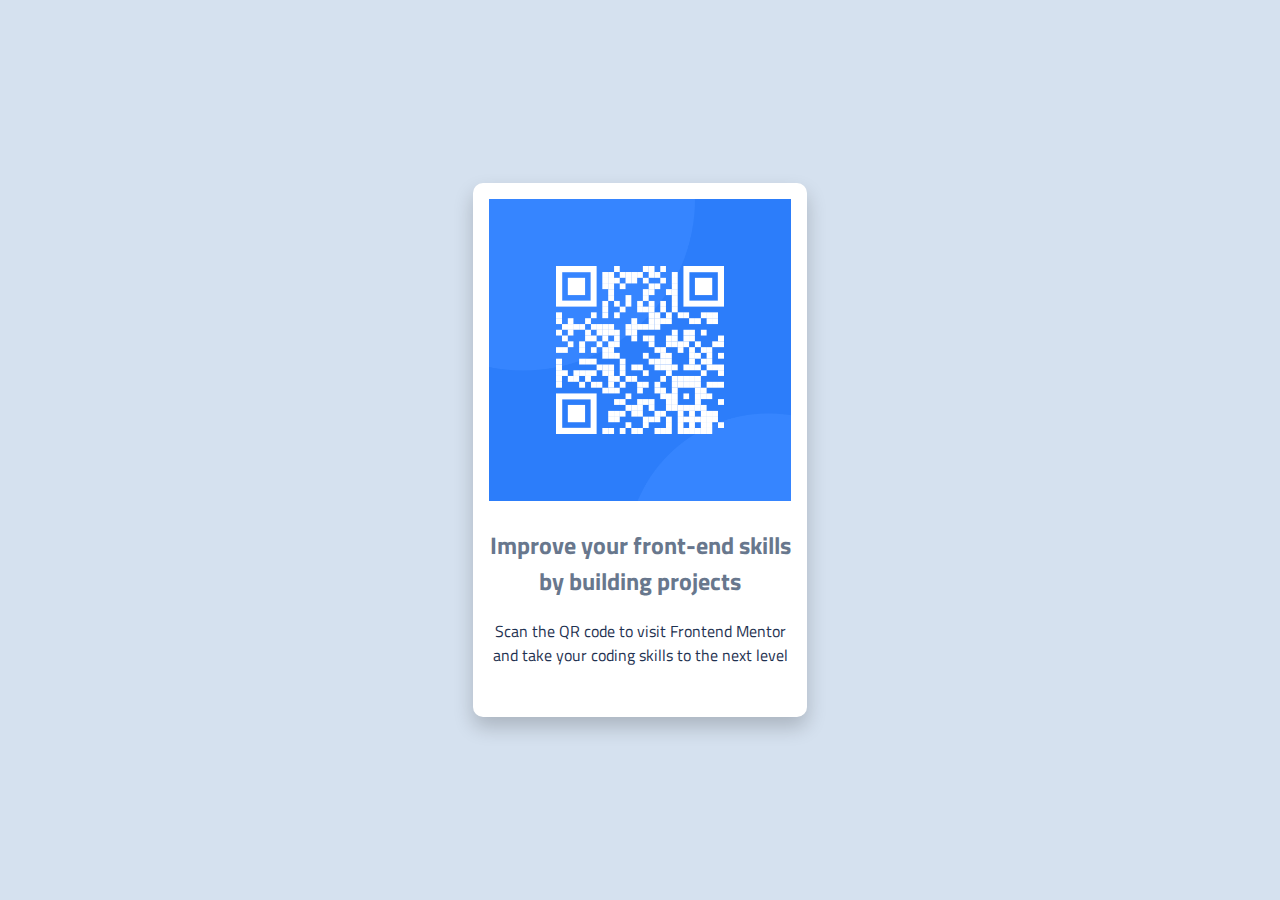
==== index.html @ c23838ce "Initial commit" ====
<!DOCTYPE html>
<html lang="en">
<head>
    <meta charset="UTF-8">
    <meta name="viewport" content="width=device-width, initial-scale=1.0">
    <title>QR CODE</title>
    <!-- linking css -->
    <link rel="stylesheet" href="./myStyle.css">

    <!-- google font link -->
    <link rel="preconnect" href="https://fonts.googleapis.com">
<link rel="preconnect" href="https://fonts.gstatic.com" crossorigin>
<link href="https://fonts.googleapis.com/css2?family=Titillium+Web:ital,wght@0,200;0,300;0,400;0,600;0,700;0,900;1,200;1,300;1,400;1,600;1,700&display=swap" rel="stylesheet">
</head>
<body>
    <div class="myCard">
        <img src="./DESIGN FILES/images/image-qr-code.png" alt="">

        <h2>Improve your front-end skills by building projects</h2>

        <p>Scan the QR code to visit Frontend Mentor and take your coding skills to the next level</p>
    </div>
</body>
</html>
---- myStyle.css ----
body{
    background-color: #D5E1EF;
    font-family: "Titillium Web", serif;
    font-style: normal;

    text-align: center;
    

}



/* creating box for the QR scanner */

.myCard{
    height:470px;
    width:100%;
    max-width: 302px;
    box-shadow:0px 10px 20px 0px rgb(0 0 0 /20%);
    background-color: white;
    position:absolute;
    margin:auto;
    inset:0; /* short hand for top left right  bottom = 0*/ 

    border-radius: 10px;
    padding:1rem;
    padding-bottom:3rem;
}


/* styling image  */
img{
    width:100%;
   
   
}



h2{
    color: hsl(216, 15%, 48%);
}

p{
    color:hsl(218, 44%, 22%);
}
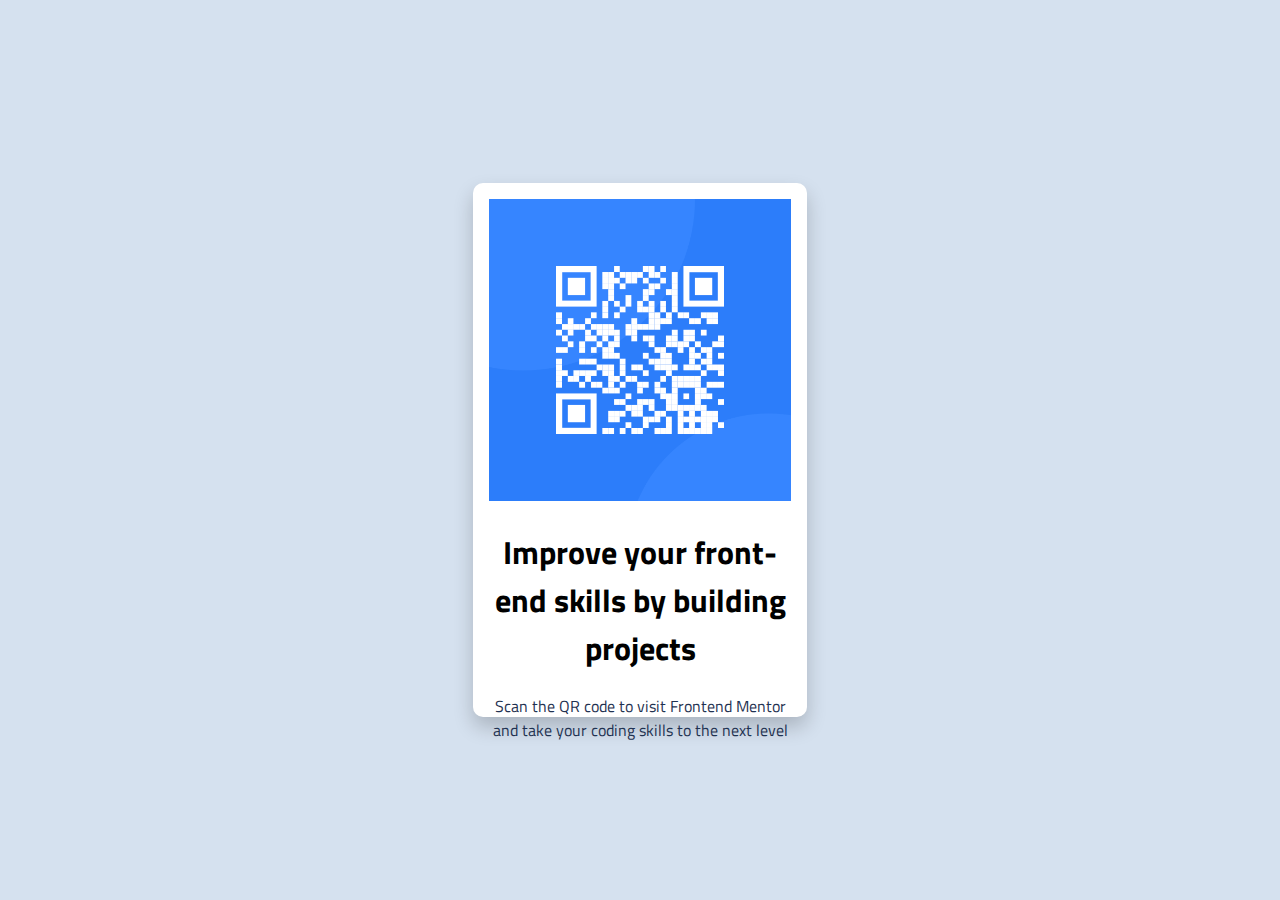
==== commit 636baca8: "Update index.html" ====
--- a/index.html
+++ b/index.html
@@ -16,9 +16,9 @@
     <div class="myCard">
         <img src="./DESIGN FILES/images/image-qr-code.png" alt="">
 
-        <h2>Improve your front-end skills by building projects</h2>
+        <h1>Improve your front-end skills by building projects</h1>
 
         <p>Scan the QR code to visit Frontend Mentor and take your coding skills to the next level</p>
     </div>
 </body>
-</html>+</html>
